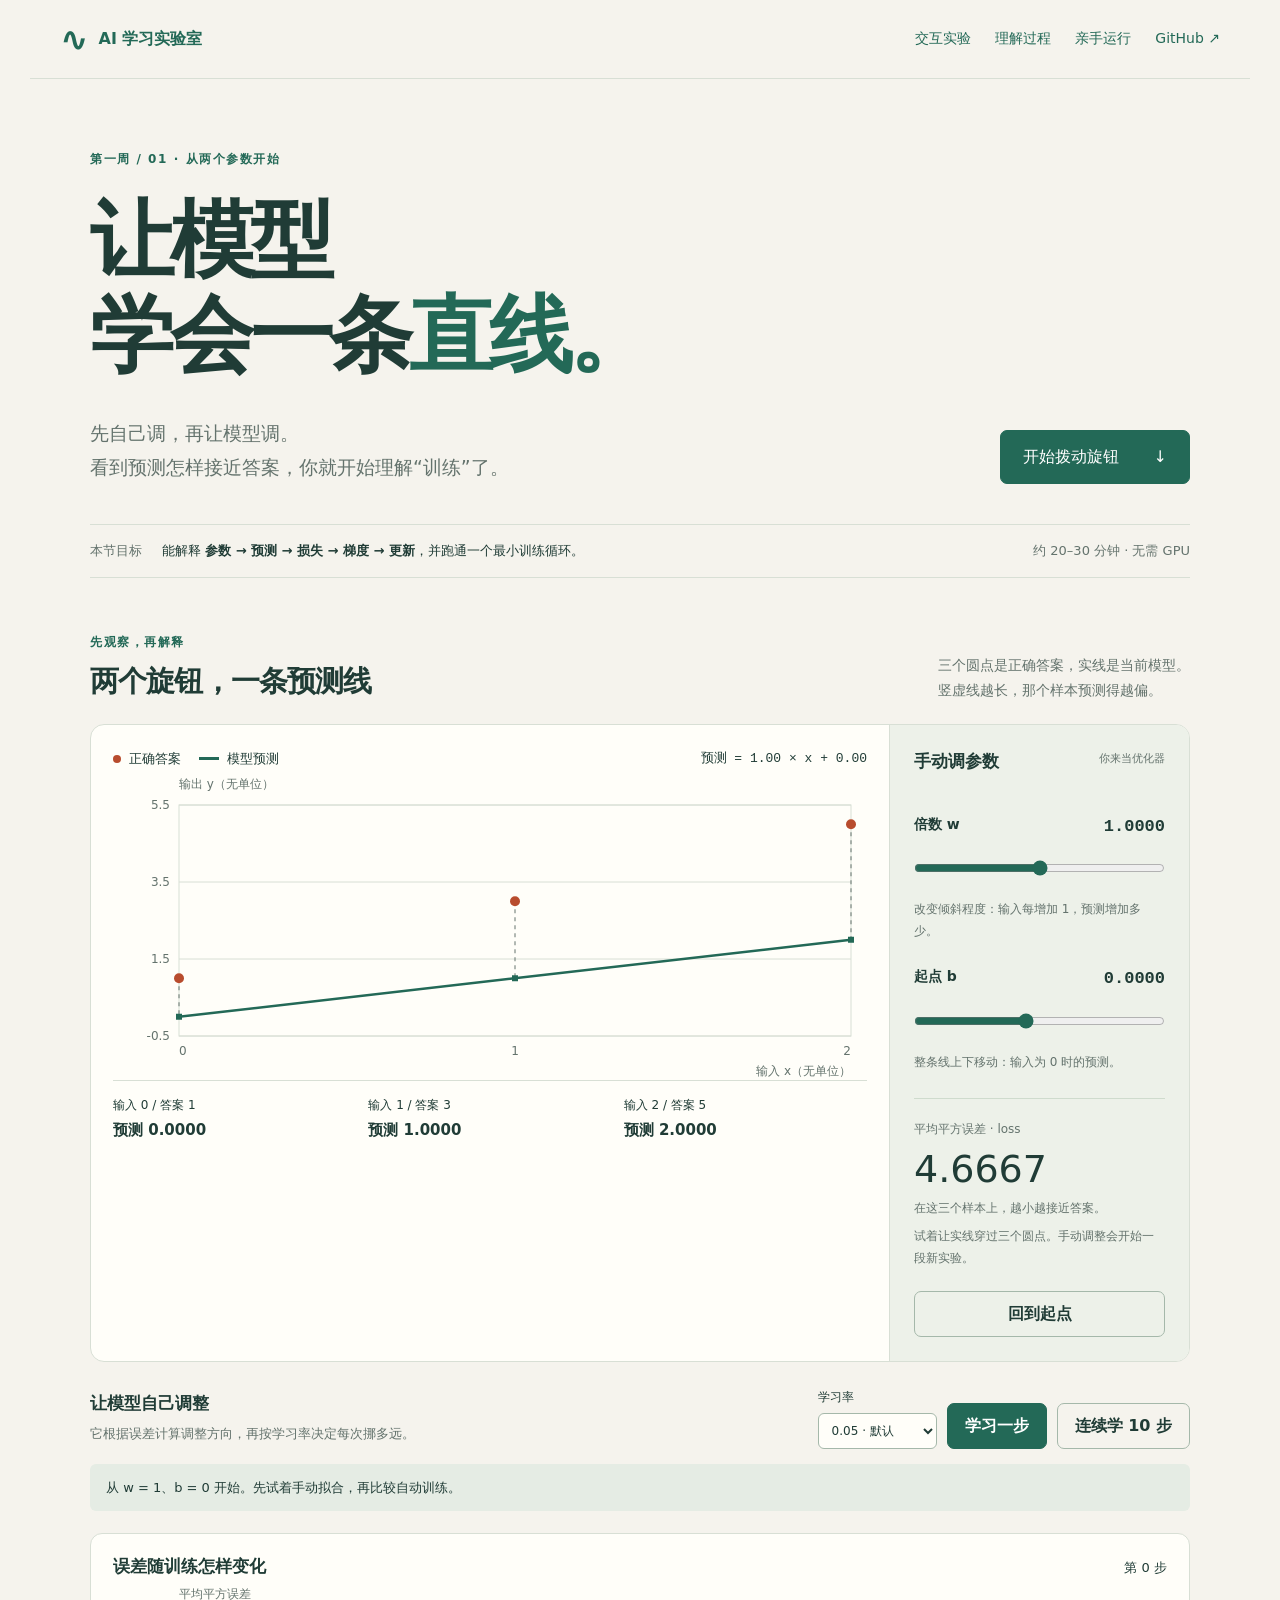
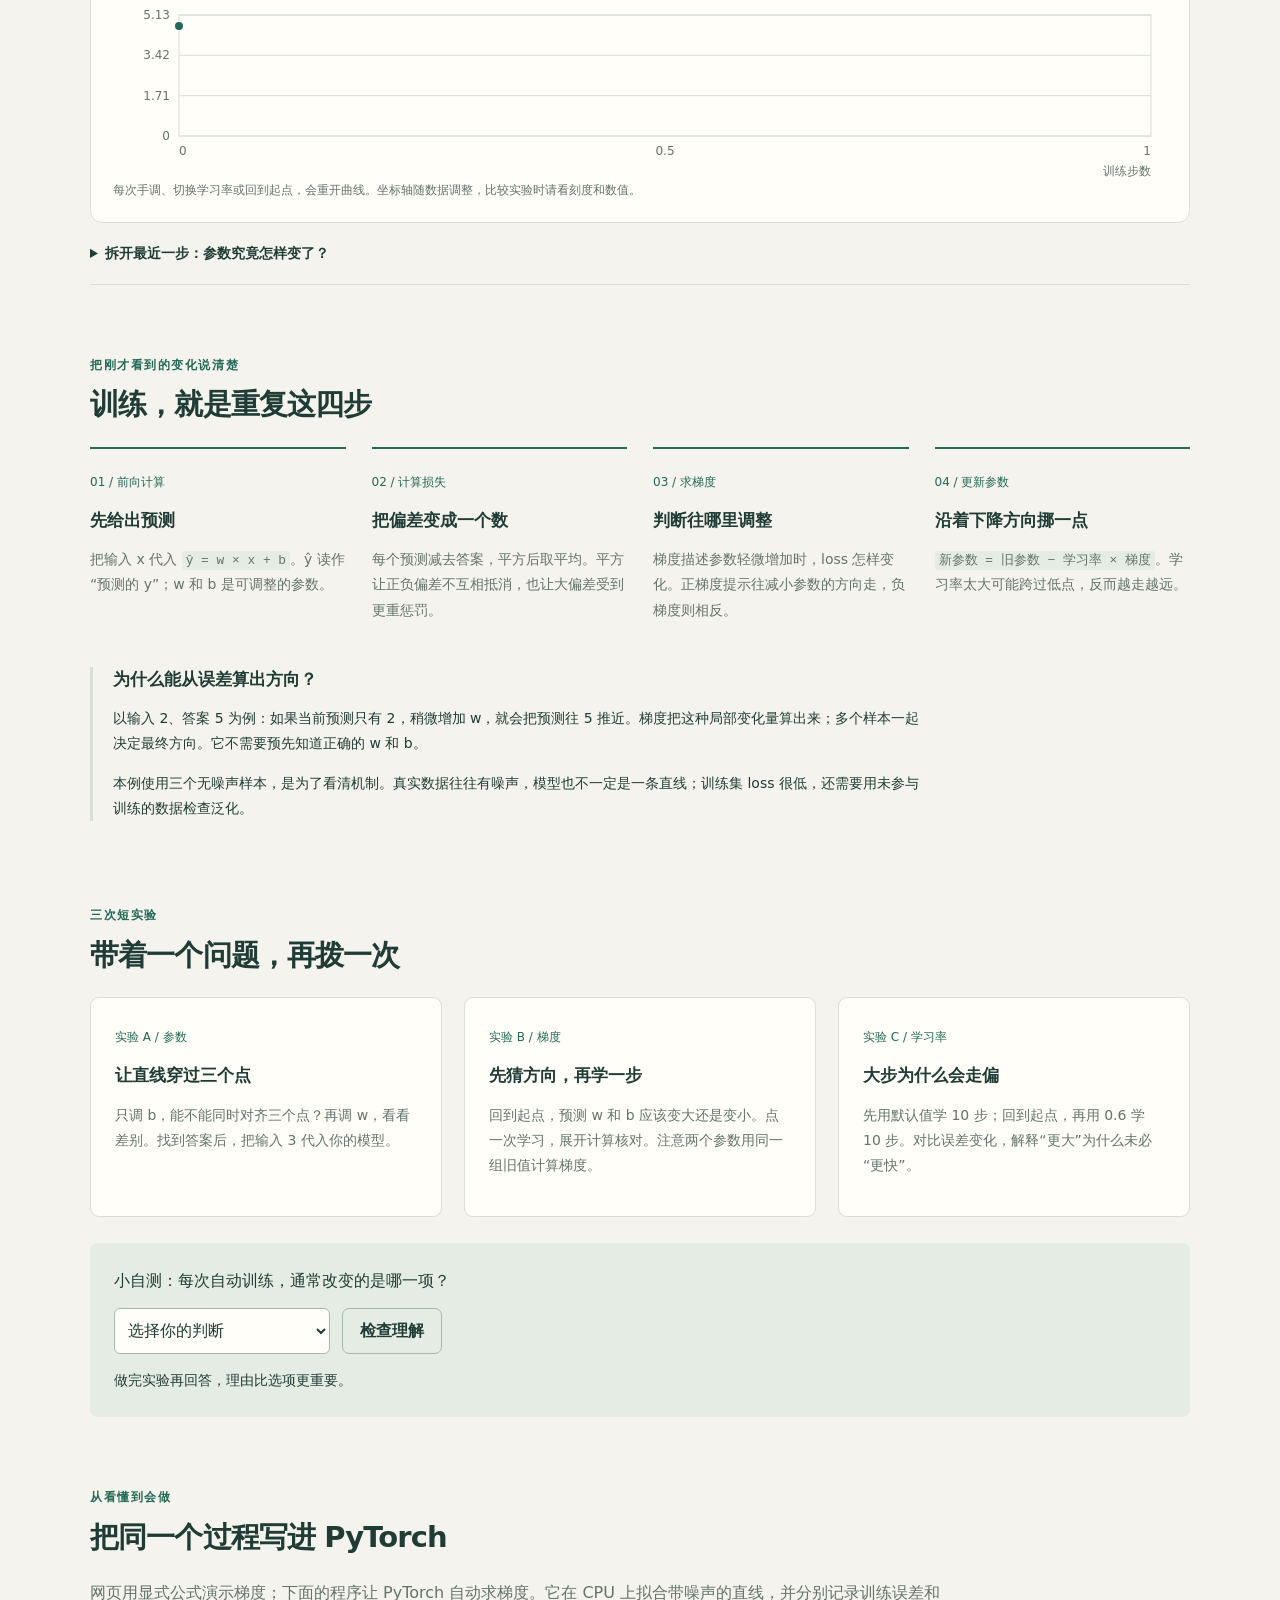
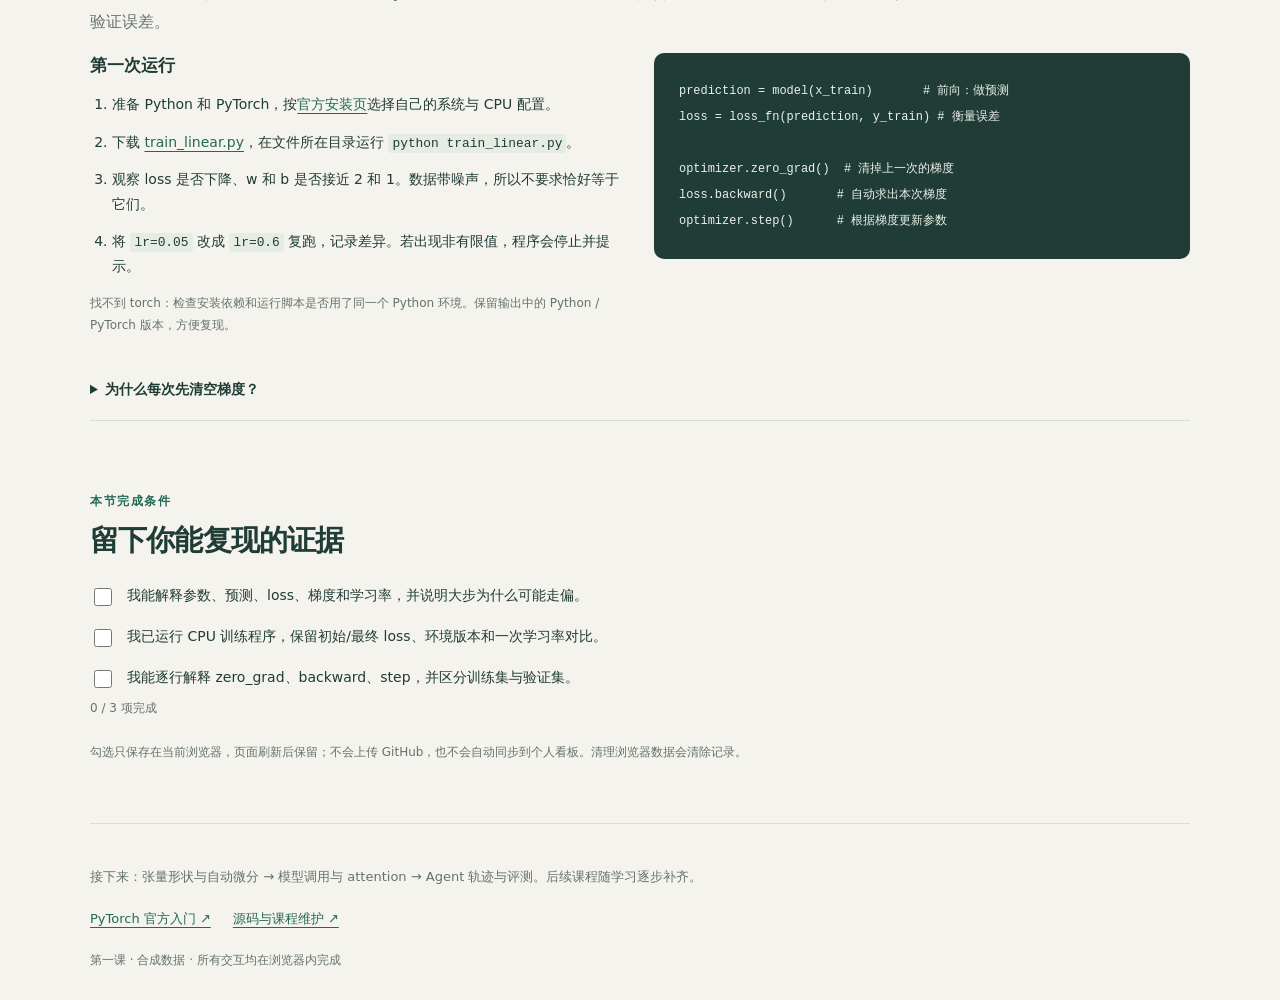
==== site/index.html @ bd0a1bc5 "Build interactive AI learning lab with linear regression lesson" ====
<!doctype html>
<html lang="zh-CN">
<head><meta charset="utf-8"><meta name="viewport" content="width=device-width,initial-scale=1"><meta name="description" content="从拨动两个参数开始，动手理解预测、损失、梯度和学习率。中文 AI 交互学习实验室。"><title>AI 学习实验室 · 让模型学会一条直线</title><link rel="stylesheet" href="style.css"><script src="model.js" defer></script><script src="app.js" defer></script></head>
<body>
<a class="skip" href="#main">跳到课程</a>
<header class="top"><a class="brand" href="./"><span class="brand-mark">∿</span>AI 学习实验室</a><nav aria-label="课程导航"><a href="#lab">交互实验</a><a href="#understand">理解过程</a><a href="#practice">亲手运行</a><a href="https://github.com/cyrilggg/ai-learning-lab" target="_blank" rel="noopener">GitHub ↗</a></nav></header>
<main id="main">
<section class="intro"><div class="eyebrow">第一周 / 01 · 从两个参数开始</div><h1>让模型<br>学会一条<span>直线。</span></h1><div class="intro-bottom"><p>先自己调，再让模型调。<br>看到预测怎样接近答案，你就开始理解“训练”了。</p><a class="primary link-button" href="#lab">开始拨动旋钮 <span>↓</span></a></div></section>
<section class="orientation"><span>本节目标</span><p>能解释 <b>参数 → 预测 → 损失 → 梯度 → 更新</b>，并跑通一个最小训练循环。</p><span>约 20–30 分钟 · 无需 GPU</span></section>
<section id="lab" class="lab-section"><div class="section-top"><div><div class="eyebrow">先观察，再解释</div><h2>两个旋钮，一条预测线</h2></div><p>三个圆点是正确答案，实线是当前模型。<br>竖虚线越长，那个样本预测得越偏。</p></div>
<div class="lab-layout"><div class="plot-panel"><div class="plot-header"><span class="legend"><i class="dot"></i> 正确答案 <i class="line"></i> 模型预测</span><span id="equation" class="mono"></span></div><svg id="prediction-chart" role="img" aria-label="输入和输出坐标图：正确答案与模型预测"></svg><div class="sample-grid" id="sample-grid"></div></div>
<aside class="controls" aria-label="模型参数"><div class="control-head"><h3>手动调参数</h3><span class="tag">你来当优化器</span></div><label for="weight">倍数 w <output id="weight-value" for="weight">1.00</output></label><input id="weight" type="range" min="-3" max="5" step="0.01" value="1"><p class="hint">改变倾斜程度：输入每增加 1，预测增加多少。</p><label for="bias">起点 b <output id="bias-value" for="bias">0.00</output></label><input id="bias" type="range" min="-4" max="5" step="0.01" value="0"><p class="hint">整条线上下移动：输入为 0 时的预测。</p><div class="loss-readout"><span>平均平方误差 · loss</span><strong id="loss-value">4.6667</strong><small>在这三个样本上，越小越接近答案。</small></div><p id="manual-hint" class="hint">试着让实线穿过三个圆点。手动调整会开始一段新实验。</p><button id="reset" class="secondary">回到起点</button></aside></div>
<div class="training-panel"><div><h3>让模型自己调整</h3><p>它根据误差计算调整方向，再按学习率决定每次挪多远。</p></div><div class="training-actions"><label for="rate">学习率 <select id="rate"><option value="0.005">0.005 · 小步</option><option value="0.05" selected>0.05 · 默认</option><option value="0.2">0.2 · 较大</option><option value="0.6">0.6 · 过大实验</option></select></label><button id="step" class="primary">学习一步</button><button id="ten" class="secondary">连续学 10 步</button></div></div>
<div id="status" class="status" role="status" aria-live="polite">从 w = 1、b = 0 开始。先试着手动拟合，再比较自动训练。</div>
<div class="history-panel"><div class="plot-header"><h3>误差随训练怎样变化</h3><span id="step-count">第 0 步</span></div><svg id="loss-chart" role="img" aria-label="横轴训练步数，纵轴平均平方误差"></svg><p class="hint">每次手调、切换学习率或回到起点，会重开曲线。坐标轴随数据调整，比较实验时请看刻度和数值。</p></div>
<details class="calculation" id="calculation"><summary>拆开最近一步：参数究竟怎样变了？</summary><div id="step-detail">先点一次“学习一步”，这里会展示更新前的误差、梯度与新参数。</div></details>
</section>
<section id="understand" class="lesson-section"><div class="eyebrow">把刚才看到的变化说清楚</div><h2>训练，就是重复这四步</h2><div class="process"><article><span>01 / 前向计算</span><h3>先给出预测</h3><p>把输入 x 代入 <code>ŷ = w × x + b</code>。ŷ 读作“预测的 y”；w 和 b 是可调整的参数。</p></article><article><span>02 / 计算损失</span><h3>把偏差变成一个数</h3><p>每个预测减去答案，平方后取平均。平方让正负偏差不互相抵消，也让大偏差受到更重惩罚。</p></article><article><span>03 / 求梯度</span><h3>判断往哪里调整</h3><p>梯度描述参数轻微增加时，loss 怎样变化。正梯度提示往减小参数的方向走，负梯度则相反。</p></article><article><span>04 / 更新参数</span><h3>沿着下降方向挪一点</h3><p><code>新参数 = 旧参数 − 学习率 × 梯度</code>。学习率太大可能跨过低点，反而越走越远。</p></article></div><div class="explanation"><h3>为什么能从误差算出方向？</h3><p>以输入 2、答案 5 为例：如果当前预测只有 2，稍微增加 w，就会把预测往 5 推近。梯度把这种局部变化量算出来；多个样本一起决定最终方向。它不需要预先知道正确的 w 和 b。</p><p>本例使用三个无噪声样本，是为了看清机制。真实数据往往有噪声，模型也不一定是一条直线；训练集 loss 很低，还需要用未参与训练的数据检查泛化。</p></div></section>
<section class="lesson-section" id="challenges"><div class="eyebrow">三次短实验</div><h2>带着一个问题，再拨一次</h2><div class="challenges"><article><span>实验 A / 参数</span><h3>让直线穿过三个点</h3><p>只调 b，能不能同时对齐三个点？再调 w，看看差别。找到答案后，把输入 3 代入你的模型。</p></article><article><span>实验 B / 梯度</span><h3>先猜方向，再学一步</h3><p>回到起点，预测 w 和 b 应该变大还是变小。点一次学习，展开计算核对。注意两个参数用同一组旧值计算梯度。</p></article><article><span>实验 C / 学习率</span><h3>大步为什么会走偏</h3><p>先用默认值学 10 步；回到起点，再用 0.6 学 10 步。对比误差变化，解释“更大”为什么未必“更快”。</p></article></div><div class="quiz"><label for="quiz-answer">小自测：每次自动训练，通常改变的是哪一项？</label><div class="quiz-actions"><select id="quiz-answer"><option value="">选择你的判断</option><option value="data">输入与正确答案</option><option value="parameters">参数 w 和 b</option><option value="both">输入、答案和参数都改变</option></select><button id="check-answer" class="secondary">检查理解</button></div><p id="quiz-feedback" aria-live="polite">做完实验再回答，理由比选项更重要。</p></div></section>
<section class="lesson-section" id="practice"><div class="eyebrow">从看懂到会做</div><h2>把同一个过程写进 PyTorch</h2><p class="section-lead">网页用显式公式演示梯度；下面的程序让 PyTorch 自动求梯度。它在 CPU 上拟合带噪声的直线，并分别记录训练误差和验证误差。</p><div class="code-layout"><div><h3>第一次运行</h3><ol><li>准备 Python 和 PyTorch，按<a href="https://pytorch.org/get-started/locally/" target="_blank" rel="noopener">官方安装页</a>选择自己的系统与 CPU 配置。</li><li>下载 <a href="train_linear.py" download>train_linear.py</a>，在文件所在目录运行 <code>python train_linear.py</code>。</li><li>观察 loss 是否下降、w 和 b 是否接近 2 和 1。数据带噪声，所以不要求恰好等于它们。</li><li>将 <code>lr=0.05</code> 改成 <code>lr=0.6</code> 复跑，记录差异。若出现非有限值，程序会停止并提示。</li></ol><p class="hint">找不到 torch：检查安装依赖和运行脚本是否用了同一个 Python 环境。保留输出中的 Python / PyTorch 版本，方便复现。</p></div><pre aria-label="PyTorch 最小训练循环"><code>prediction = model(x_train)       # 前向：做预测
loss = loss_fn(prediction, y_train) # 衡量误差

optimizer.zero_grad()  # 清掉上一次的梯度
loss.backward()       # 自动求出本次梯度
optimizer.step()      # 根据梯度更新参数</code></pre></div><details class="calculation"><summary>为什么每次先清空梯度？</summary><p>PyTorch 默认把新算出的梯度累加到参数的 <code>.grad</code> 上。本例每次只想用当前批次的梯度，所以先清空。刻意累积多个小批次梯度也是一种训练方法，但需要相应安排更新时机与损失缩放。</p></details></section>
<section class="lesson-section"><div class="eyebrow">本节完成条件</div><h2>留下你能复现的证据</h2><div class="completion"><label><input type="checkbox" data-goal="explain">我能解释参数、预测、loss、梯度和学习率，并说明大步为什么可能走偏。</label><label><input type="checkbox" data-goal="run">我已运行 CPU 训练程序，保留初始/最终 loss、环境版本和一次学习率对比。</label><label><input type="checkbox" data-goal="loop">我能逐行解释 zero_grad、backward、step，并区分训练集与验证集。</label></div><p id="progress-status" class="hint" role="status"></p><p class="hint">勾选只保存在当前浏览器，页面刷新后保留；不会上传 GitHub，也不会自动同步到个人看板。清理浏览器数据会清除记录。</p></section>
<footer><p>接下来：张量形状与自动微分 → 模型调用与 attention → Agent 轨迹与评测。后续课程随学习逐步补齐。</p><div><a href="https://docs.pytorch.org/tutorials/beginner/basics/intro.html" target="_blank" rel="noopener">PyTorch 官方入门 ↗</a><a href="https://github.com/cyrilggg/ai-learning-lab" target="_blank" rel="noopener">源码与课程维护 ↗</a></div><small>第一课 · 合成数据 · 所有交互均在浏览器内完成</small></footer>
</main></body></html>
---- site/style.css ----
:root{--bg:#f5f3ed;--paper:#fffef9;--ink:#203c36;--muted:#64736d;--edge:#d8dfd5;--green:#236957;--orange:#b84c2e;--soft:#e5ece4;--sans:'Segoe UI','Microsoft YaHei',system-ui,sans-serif}*{box-sizing:border-box}html{scroll-behavior:smooth;scroll-padding-top:24px}body{margin:0;background:var(--bg);color:var(--ink);font:16px/1.8 var(--sans)}a{color:var(--green);text-underline-offset:4px}button,input,select{font:inherit}button,select{cursor:pointer}button,a,input,select{touch-action:manipulation}button{border-radius:7px;padding:10px 17px;line-height:1.5;font-weight:600}button:disabled{opacity:.5;cursor:not-allowed}.primary{background:var(--green);color:white;border:1px solid var(--green)}.secondary{background:transparent;color:var(--ink);border:1px solid #a5b8aa}.primary:hover{background:#184f41}.secondary:hover{background:var(--soft)}:focus-visible{outline:3px solid var(--orange);outline-offset:4px}.skip{position:absolute;top:-80px;left:20px;z-index:10;background:var(--paper);padding:10px}.skip:focus{top:0}.top{max-width:1220px;margin:auto;display:flex;align-items:center;justify-content:space-between;padding:22px 30px;border-bottom:1px solid var(--edge);gap:18px}.brand{display:flex;align-items:center;gap:10px;text-decoration:none;font-weight:700;white-space:nowrap}.brand-mark{font-size:34px;line-height:1}.top nav{display:flex;gap:24px;flex-wrap:wrap;font-size:14px}.top nav a{text-decoration:none}main{max-width:1160px;margin:auto;padding:0 30px}.intro{padding:70px 0 40px}.eyebrow{font-size:12px;letter-spacing:.13em;text-transform:uppercase;color:var(--green);font-weight:700}h1{font-size:clamp(46px,7vw,84px);line-height:1.14;letter-spacing:-.05em;font-weight:650;margin:22px 0 32px}h1 span{color:var(--green)}.intro-bottom{display:flex;justify-content:space-between;align-items:end;gap:20px}.intro-bottom p{font-size:19px;color:var(--muted);margin:0}.link-button{padding:12px 22px;text-decoration:none;border-radius:7px;white-space:nowrap}.link-button span{margin-left:30px}.orientation{display:flex;gap:20px;align-items:center;border-top:1px solid var(--edge);border-bottom:1px solid var(--edge);padding:14px 0;font-size:13px}.orientation>span{color:var(--muted)}.orientation p{flex:1;margin:0}h2{font-size:29px;line-height:1.4;margin:8px 0 22px;letter-spacing:-.03em}h3{font-size:17px;line-height:1.5;margin:0 0 12px}.lab-section{padding-top:54px}.section-top{display:flex;justify-content:space-between;align-items:center;gap:22px}.section-top p{color:var(--muted);font-size:14px}.lab-layout{display:grid;grid-template-columns:minmax(0,1fr) 300px;border:1px solid var(--edge);border-radius:14px;overflow:hidden;background:var(--paper)}.plot-panel{padding:22px;min-width:0}.plot-header{display:flex;justify-content:space-between;gap:16px;align-items:center;flex-wrap:wrap;font-size:13px}.plot-header h3{margin:0}.legend{display:flex;gap:8px;align-items:center;flex-wrap:wrap}.dot{width:8px;height:8px;background:var(--orange);border-radius:50%;display:inline-block}.line{height:3px;width:20px;background:var(--green);display:inline-block;margin-left:10px}.mono,output{font-variant-numeric:tabular-nums;font-family:Consolas,monospace}svg{display:block;width:100%;overflow:visible}svg text{fill:var(--muted);font:12px var(--sans)}.sample-grid{display:grid;grid-template-columns:repeat(3,1fr);border-top:1px solid var(--edge);padding-top:14px;gap:12px;font-size:12px}.sample-grid b{display:block;font-size:15px;font-weight:600}.controls{background:#edf1e9;padding:24px;border-left:1px solid var(--edge)}.control-head{display:flex;justify-content:space-between;gap:10px;flex-wrap:wrap;margin-bottom:25px}.tag{font-size:11px;color:var(--muted)}.controls label{display:flex;justify-content:space-between;font-size:14px;font-weight:600}.controls output{font-size:17px}.controls input{width:100%;accent-color:var(--green);margin:12px 0 0;min-height:28px}.hint{font-size:12px;color:var(--muted);margin:7px 0 22px}.loss-readout{border-top:1px solid #cfdbcd;margin-top:25px;padding-top:20px;display:flex;flex-direction:column}.loss-readout span,.loss-readout small{font-size:12px;color:var(--muted)}.loss-readout strong{font-size:38px;font-weight:500;font-variant-numeric:tabular-nums;line-height:1.5;overflow-wrap:anywhere}.controls button{width:100%}.training-panel{display:flex;justify-content:space-between;align-items:center;gap:18px;padding:25px 0 15px}.training-panel p{font-size:13px;color:var(--muted);margin:0}.training-panel h3{margin-bottom:5px}.training-actions{display:flex;align-items:end;gap:10px;flex-wrap:wrap}.training-actions label{font-size:12px;display:flex;flex-direction:column;gap:4px}select{background:var(--paper);color:var(--ink);border:1px solid #a5b8aa;border-radius:6px;padding:9px;max-width:100%}.status{font-size:13px;padding:12px 16px;background:var(--soft);border-radius:6px;margin-bottom:22px}.history-panel{padding:20px 22px;background:var(--paper);border:1px solid var(--edge);border-radius:12px}.history-panel .hint{margin:0}.calculation{border-bottom:1px solid var(--edge);padding:18px 0;font-size:14px}.calculation summary{cursor:pointer;font-weight:600}.calculation p{overflow-wrap:anywhere}.calculation code{white-space:normal}.lesson-section{padding-top:70px}.process{display:grid;grid-template-columns:repeat(4,1fr);gap:26px}.process article{border-top:2px solid var(--green);padding-top:18px}.process article>span,.challenges article>span{font-size:12px;color:var(--green)}.process h3,.challenges h3{margin:12px 0}.process p,.challenges p{font-size:14px;color:var(--muted)}code{font-family:Consolas,monospace;font-size:.92em;background:var(--soft);padding:2px 4px;border-radius:3px;overflow-wrap:anywhere}.explanation{max-width:830px;margin:30px 0 0;padding-left:20px;border-left:3px solid var(--edge);font-size:14px}.challenges{display:grid;grid-template-columns:repeat(3,1fr);gap:22px}.challenges article{background:var(--paper);padding:24px;border:1px solid var(--edge);border-radius:9px}.quiz{margin-top:26px;padding:24px;background:var(--soft);border-radius:8px}.quiz-actions{display:flex;gap:12px;margin-top:12px;flex-wrap:wrap}.quiz p{font-size:14px;margin-bottom:0}.section-lead{max-width:850px;color:var(--muted)}.code-layout{display:grid;grid-template-columns:1fr 1fr;gap:28px}.code-layout ol{font-size:14px;padding-left:22px}.code-layout li{margin-bottom:12px}pre{margin:0;padding:25px;background:#203c36;color:#edf1e9;border-radius:10px;align-self:start;overflow-x:auto;font:13px/2 Consolas,monospace}pre code{background:none;padding:0;white-space:pre;overflow-wrap:normal}.completion{display:grid;gap:15px}.completion label{display:flex;align-items:start;gap:12px;font-size:14px}.completion input{width:18px;height:18px;accent-color:var(--green);margin-top:5px;flex:none}footer{margin-top:60px;padding:28px 0;border-top:1px solid var(--edge);font-size:13px;color:var(--muted)}footer div{display:flex;gap:22px;flex-wrap:wrap;margin:18px 0}footer small{font-size:12px}@media(max-width:900px){.lab-layout{grid-template-columns:minmax(0,1fr) 260px}.training-panel{align-items:start;flex-direction:column}.process{grid-template-columns:repeat(2,1fr)}.code-layout{grid-template-columns:1fr}.section-top{align-items:start;flex-direction:column;gap:0}}@media(max-width:650px){.top{padding:18px 20px;align-items:start;flex-direction:column}.top nav{gap:18px;font-size:12px}main{padding:0 20px}.intro{padding-top:40px}.intro-bottom{align-items:start;flex-direction:column}.intro-bottom p{font-size:16px}.orientation{align-items:start;flex-direction:column;gap:6px}.lab-layout{grid-template-columns:1fr}.plot-panel{padding:14px}.controls{border-left:0;border-top:1px solid var(--edge)}.controls .hint{margin-bottom:18px}.control-head{margin-bottom:15px}.section-top p br{display:none}.challenges,.process{grid-template-columns:1fr}.lesson-section{padding-top:46px}.history-panel{padding:15px}.training-actions{width:100%}.training-actions label{width:100%}.training-actions select{width:100%}h2{font-size:25px}.sample-grid{gap:8px}.sample-grid b{font-size:13px}.quiz{padding:18px}.quiz-actions select{width:100%}pre{font-size:11px;padding:14px}}@media(prefers-reduced-motion:reduce){html{scroll-behavior:auto}}
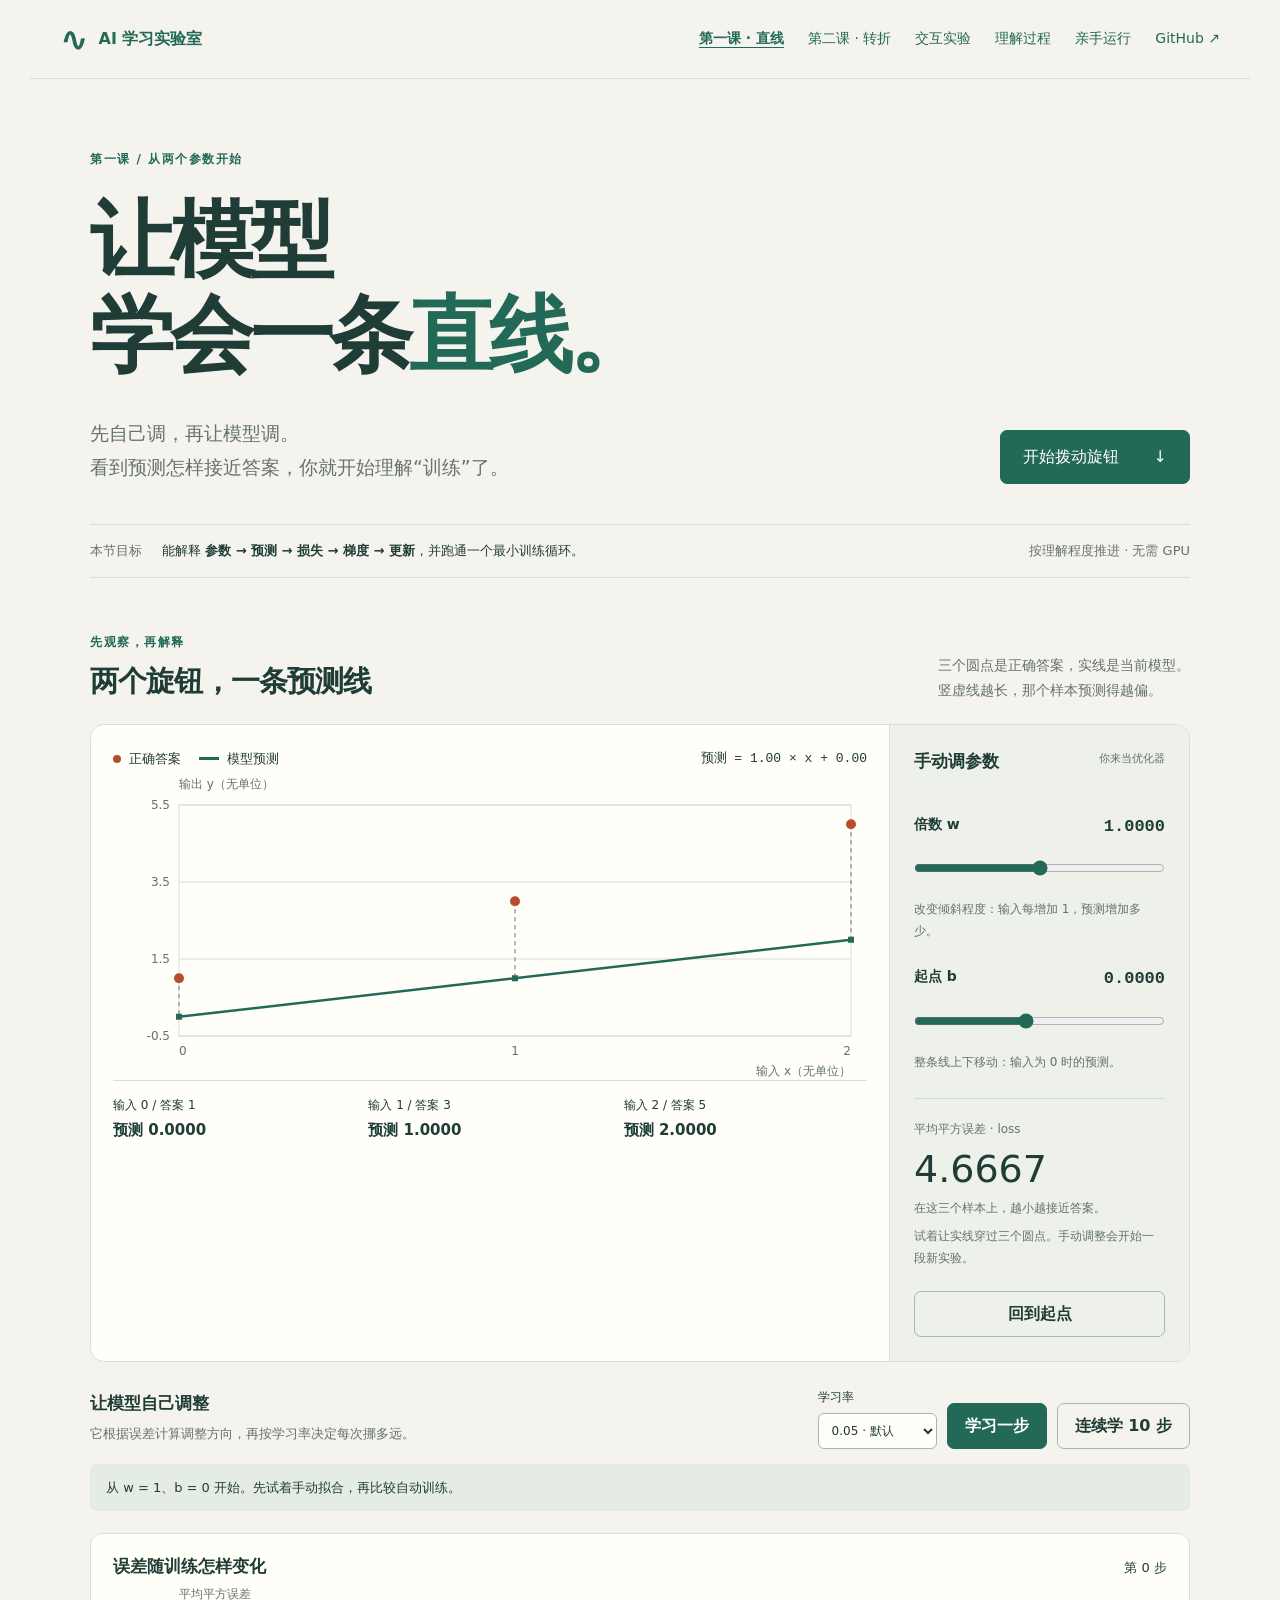
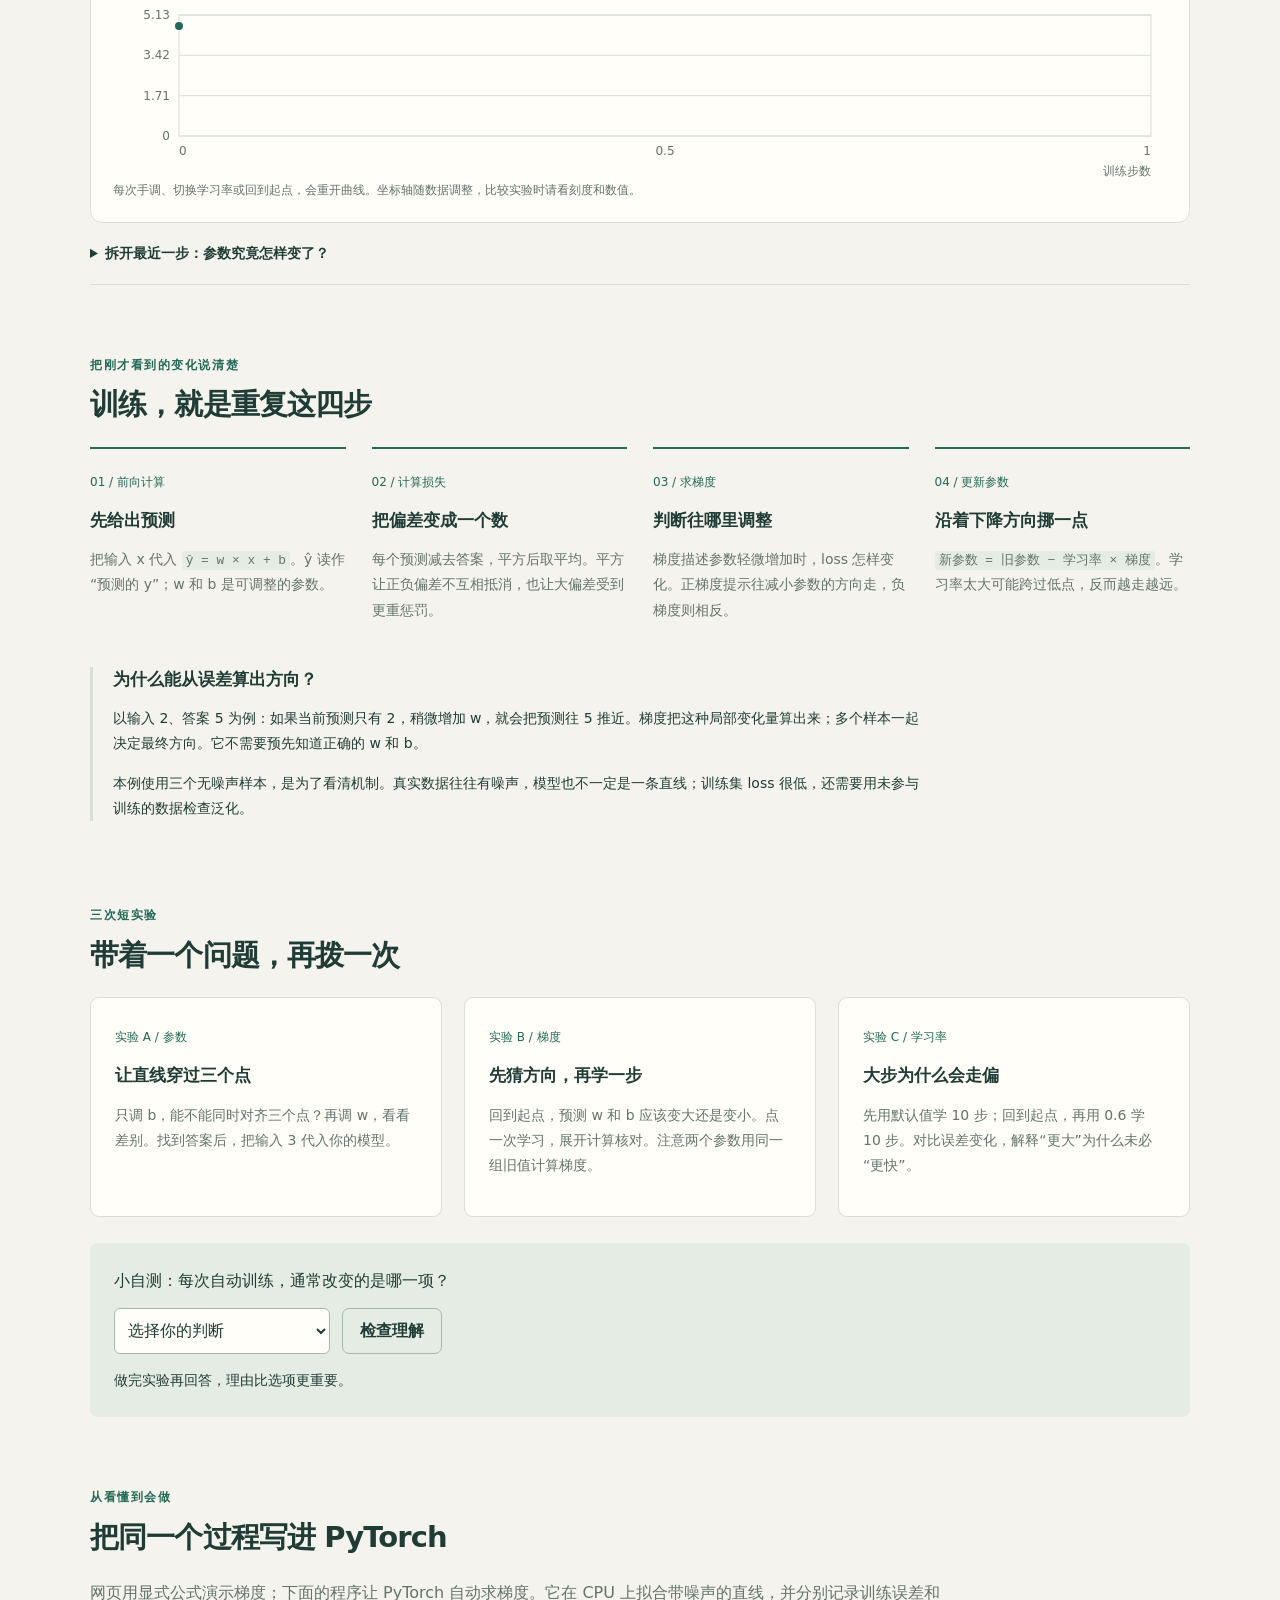
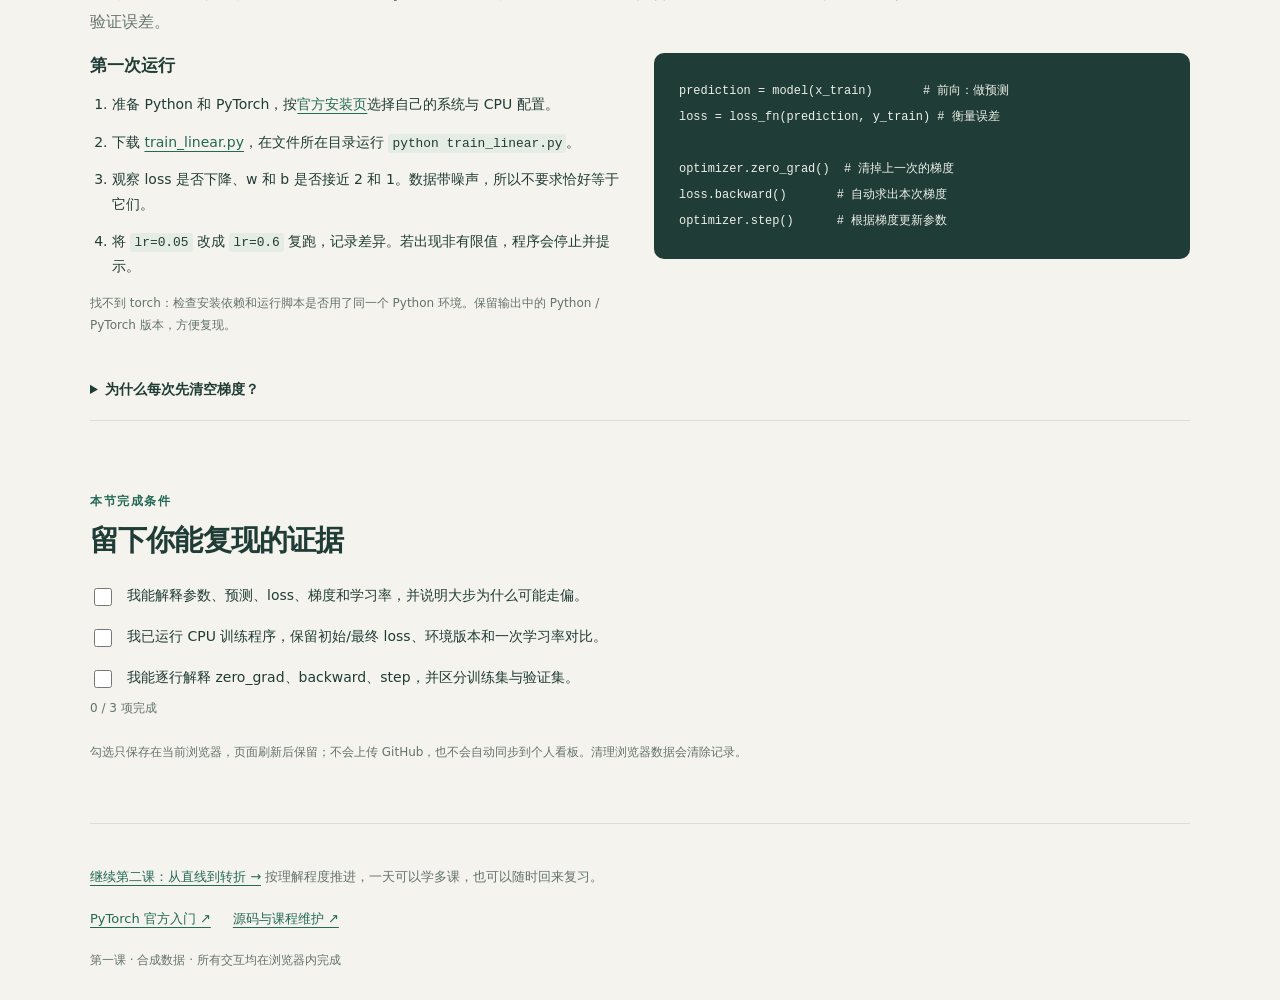
==== commit 7bc571f6: "Add interactive ReLU lesson and lesson-based navigation" ====
--- a/site/index.html
+++ b/site/index.html
@@ -3,10 +3,10 @@
 <head><meta charset="utf-8"><meta name="viewport" content="width=device-width,initial-scale=1"><meta name="description" content="从拨动两个参数开始，动手理解预测、损失、梯度和学习率。中文 AI 交互学习实验室。"><title>AI 学习实验室 · 让模型学会一条直线</title><link rel="stylesheet" href="style.css"><script src="model.js" defer></script><script src="app.js" defer></script></head>
 <body>
 <a class="skip" href="#main">跳到课程</a>
-<header class="top"><a class="brand" href="./"><span class="brand-mark">∿</span>AI 学习实验室</a><nav aria-label="课程导航"><a href="#lab">交互实验</a><a href="#understand">理解过程</a><a href="#practice">亲手运行</a><a href="https://github.com/cyrilggg/ai-learning-lab" target="_blank" rel="noopener">GitHub ↗</a></nav></header>
+<header class="top"><a class="brand" href="./"><span class="brand-mark">∿</span>AI 学习实验室</a><nav aria-label="课程导航"><a href="index.html" aria-current="page">第一课 · 直线</a><a href="lesson-02.html">第二课 · 转折</a><a href="#lab">交互实验</a><a href="#understand">理解过程</a><a href="#practice">亲手运行</a><a href="https://github.com/cyrilggg/ai-learning-lab" target="_blank" rel="noopener">GitHub ↗</a></nav></header>
 <main id="main">
-<section class="intro"><div class="eyebrow">第一周 / 01 · 从两个参数开始</div><h1>让模型<br>学会一条<span>直线。</span></h1><div class="intro-bottom"><p>先自己调，再让模型调。<br>看到预测怎样接近答案，你就开始理解“训练”了。</p><a class="primary link-button" href="#lab">开始拨动旋钮 <span>↓</span></a></div></section>
-<section class="orientation"><span>本节目标</span><p>能解释 <b>参数 → 预测 → 损失 → 梯度 → 更新</b>，并跑通一个最小训练循环。</p><span>约 20–30 分钟 · 无需 GPU</span></section>
+<section class="intro"><div class="eyebrow">第一课 / 从两个参数开始</div><h1>让模型<br>学会一条<span>直线。</span></h1><div class="intro-bottom"><p>先自己调，再让模型调。<br>看到预测怎样接近答案，你就开始理解“训练”了。</p><a class="primary link-button" href="#lab">开始拨动旋钮 <span>↓</span></a></div></section>
+<section class="orientation"><span>本节目标</span><p>能解释 <b>参数 → 预测 → 损失 → 梯度 → 更新</b>，并跑通一个最小训练循环。</p><span>按理解程度推进 · 无需 GPU</span></section>
 <section id="lab" class="lab-section"><div class="section-top"><div><div class="eyebrow">先观察，再解释</div><h2>两个旋钮，一条预测线</h2></div><p>三个圆点是正确答案，实线是当前模型。<br>竖虚线越长，那个样本预测得越偏。</p></div>
 <div class="lab-layout"><div class="plot-panel"><div class="plot-header"><span class="legend"><i class="dot"></i> 正确答案 <i class="line"></i> 模型预测</span><span id="equation" class="mono"></span></div><svg id="prediction-chart" role="img" aria-label="输入和输出坐标图：正确答案与模型预测"></svg><div class="sample-grid" id="sample-grid"></div></div>
 <aside class="controls" aria-label="模型参数"><div class="control-head"><h3>手动调参数</h3><span class="tag">你来当优化器</span></div><label for="weight">倍数 w <output id="weight-value" for="weight">1.00</output></label><input id="weight" type="range" min="-3" max="5" step="0.01" value="1"><p class="hint">改变倾斜程度：输入每增加 1，预测增加多少。</p><label for="bias">起点 b <output id="bias-value" for="bias">0.00</output></label><input id="bias" type="range" min="-4" max="5" step="0.01" value="0"><p class="hint">整条线上下移动：输入为 0 时的预测。</p><div class="loss-readout"><span>平均平方误差 · loss</span><strong id="loss-value">4.6667</strong><small>在这三个样本上，越小越接近答案。</small></div><p id="manual-hint" class="hint">试着让实线穿过三个圆点。手动调整会开始一段新实验。</p><button id="reset" class="secondary">回到起点</button></aside></div>
@@ -24,5 +24,5 @@
 loss.backward()       # 自动求出本次梯度
 optimizer.step()      # 根据梯度更新参数</code></pre></div><details class="calculation"><summary>为什么每次先清空梯度？</summary><p>PyTorch 默认把新算出的梯度累加到参数的 <code>.grad</code> 上。本例每次只想用当前批次的梯度，所以先清空。刻意累积多个小批次梯度也是一种训练方法，但需要相应安排更新时机与损失缩放。</p></details></section>
 <section class="lesson-section"><div class="eyebrow">本节完成条件</div><h2>留下你能复现的证据</h2><div class="completion"><label><input type="checkbox" data-goal="explain">我能解释参数、预测、loss、梯度和学习率，并说明大步为什么可能走偏。</label><label><input type="checkbox" data-goal="run">我已运行 CPU 训练程序，保留初始/最终 loss、环境版本和一次学习率对比。</label><label><input type="checkbox" data-goal="loop">我能逐行解释 zero_grad、backward、step，并区分训练集与验证集。</label></div><p id="progress-status" class="hint" role="status"></p><p class="hint">勾选只保存在当前浏览器，页面刷新后保留；不会上传 GitHub，也不会自动同步到个人看板。清理浏览器数据会清除记录。</p></section>
-<footer><p>接下来：张量形状与自动微分 → 模型调用与 attention → Agent 轨迹与评测。后续课程随学习逐步补齐。</p><div><a href="https://docs.pytorch.org/tutorials/beginner/basics/intro.html" target="_blank" rel="noopener">PyTorch 官方入门 ↗</a><a href="https://github.com/cyrilggg/ai-learning-lab" target="_blank" rel="noopener">源码与课程维护 ↗</a></div><small>第一课 · 合成数据 · 所有交互均在浏览器内完成</small></footer>
+<footer><p><a href="lesson-02.html">继续第二课：从直线到转折 →</a> 按理解程度推进，一天可以学多课，也可以随时回来复习。</p><div><a href="https://docs.pytorch.org/tutorials/beginner/basics/intro.html" target="_blank" rel="noopener">PyTorch 官方入门 ↗</a><a href="https://github.com/cyrilggg/ai-learning-lab" target="_blank" rel="noopener">源码与课程维护 ↗</a></div><small>第一课 · 合成数据 · 所有交互均在浏览器内完成</small></footer>
 </main></body></html>
--- a/site/style.css
+++ b/site/style.css
@@ -1 +1,3 @@
 :root{--bg:#f5f3ed;--paper:#fffef9;--ink:#203c36;--muted:#64736d;--edge:#d8dfd5;--green:#236957;--orange:#b84c2e;--soft:#e5ece4;--sans:'Segoe UI','Microsoft YaHei',system-ui,sans-serif}*{box-sizing:border-box}html{scroll-behavior:smooth;scroll-padding-top:24px}body{margin:0;background:var(--bg);color:var(--ink);font:16px/1.8 var(--sans)}a{color:var(--green);text-underline-offset:4px}button,input,select{font:inherit}button,select{cursor:pointer}button,a,input,select{touch-action:manipulation}button{border-radius:7px;padding:10px 17px;line-height:1.5;font-weight:600}button:disabled{opacity:.5;cursor:not-allowed}.primary{background:var(--green);color:white;border:1px solid var(--green)}.secondary{background:transparent;color:var(--ink);border:1px solid #a5b8aa}.primary:hover{background:#184f41}.secondary:hover{background:var(--soft)}:focus-visible{outline:3px solid var(--orange);outline-offset:4px}.skip{position:absolute;top:-80px;left:20px;z-index:10;background:var(--paper);padding:10px}.skip:focus{top:0}.top{max-width:1220px;margin:auto;display:flex;align-items:center;justify-content:space-between;padding:22px 30px;border-bottom:1px solid var(--edge);gap:18px}.brand{display:flex;align-items:center;gap:10px;text-decoration:none;font-weight:700;white-space:nowrap}.brand-mark{font-size:34px;line-height:1}.top nav{display:flex;gap:24px;flex-wrap:wrap;font-size:14px}.top nav a{text-decoration:none}main{max-width:1160px;margin:auto;padding:0 30px}.intro{padding:70px 0 40px}.eyebrow{font-size:12px;letter-spacing:.13em;text-transform:uppercase;color:var(--green);font-weight:700}h1{font-size:clamp(46px,7vw,84px);line-height:1.14;letter-spacing:-.05em;font-weight:650;margin:22px 0 32px}h1 span{color:var(--green)}.intro-bottom{display:flex;justify-content:space-between;align-items:end;gap:20px}.intro-bottom p{font-size:19px;color:var(--muted);margin:0}.link-button{padding:12px 22px;text-decoration:none;border-radius:7px;white-space:nowrap}.link-button span{margin-left:30px}.orientation{display:flex;gap:20px;align-items:center;border-top:1px solid var(--edge);border-bottom:1px solid var(--edge);padding:14px 0;font-size:13px}.orientation>span{color:var(--muted)}.orientation p{flex:1;margin:0}h2{font-size:29px;line-height:1.4;margin:8px 0 22px;letter-spacing:-.03em}h3{font-size:17px;line-height:1.5;margin:0 0 12px}.lab-section{padding-top:54px}.section-top{display:flex;justify-content:space-between;align-items:center;gap:22px}.section-top p{color:var(--muted);font-size:14px}.lab-layout{display:grid;grid-template-columns:minmax(0,1fr) 300px;border:1px solid var(--edge);border-radius:14px;overflow:hidden;background:var(--paper)}.plot-panel{padding:22px;min-width:0}.plot-header{display:flex;justify-content:space-between;gap:16px;align-items:center;flex-wrap:wrap;font-size:13px}.plot-header h3{margin:0}.legend{display:flex;gap:8px;align-items:center;flex-wrap:wrap}.dot{width:8px;height:8px;background:var(--orange);border-radius:50%;display:inline-block}.line{height:3px;width:20px;background:var(--green);display:inline-block;margin-left:10px}.mono,output{font-variant-numeric:tabular-nums;font-family:Consolas,monospace}svg{display:block;width:100%;overflow:visible}svg text{fill:var(--muted);font:12px var(--sans)}.sample-grid{display:grid;grid-template-columns:repeat(3,1fr);border-top:1px solid var(--edge);padding-top:14px;gap:12px;font-size:12px}.sample-grid b{display:block;font-size:15px;font-weight:600}.controls{background:#edf1e9;padding:24px;border-left:1px solid var(--edge)}.control-head{display:flex;justify-content:space-between;gap:10px;flex-wrap:wrap;margin-bottom:25px}.tag{font-size:11px;color:var(--muted)}.controls label{display:flex;justify-content:space-between;font-size:14px;font-weight:600}.controls output{font-size:17px}.controls input{width:100%;accent-color:var(--green);margin:12px 0 0;min-height:28px}.hint{font-size:12px;color:var(--muted);margin:7px 0 22px}.loss-readout{border-top:1px solid #cfdbcd;margin-top:25px;padding-top:20px;display:flex;flex-direction:column}.loss-readout span,.loss-readout small{font-size:12px;color:var(--muted)}.loss-readout strong{font-size:38px;font-weight:500;font-variant-numeric:tabular-nums;line-height:1.5;overflow-wrap:anywhere}.controls button{width:100%}.training-panel{display:flex;justify-content:space-between;align-items:center;gap:18px;padding:25px 0 15px}.training-panel p{font-size:13px;color:var(--muted);margin:0}.training-panel h3{margin-bottom:5px}.training-actions{display:flex;align-items:end;gap:10px;flex-wrap:wrap}.training-actions label{font-size:12px;display:flex;flex-direction:column;gap:4px}select{background:var(--paper);color:var(--ink);border:1px solid #a5b8aa;border-radius:6px;padding:9px;max-width:100%}.status{font-size:13px;padding:12px 16px;background:var(--soft);border-radius:6px;margin-bottom:22px}.history-panel{padding:20px 22px;background:var(--paper);border:1px solid var(--edge);border-radius:12px}.history-panel .hint{margin:0}.calculation{border-bottom:1px solid var(--edge);padding:18px 0;font-size:14px}.calculation summary{cursor:pointer;font-weight:600}.calculation p{overflow-wrap:anywhere}.calculation code{white-space:normal}.lesson-section{padding-top:70px}.process{display:grid;grid-template-columns:repeat(4,1fr);gap:26px}.process article{border-top:2px solid var(--green);padding-top:18px}.process article>span,.challenges article>span{font-size:12px;color:var(--green)}.process h3,.challenges h3{margin:12px 0}.process p,.challenges p{font-size:14px;color:var(--muted)}code{font-family:Consolas,monospace;font-size:.92em;background:var(--soft);padding:2px 4px;border-radius:3px;overflow-wrap:anywhere}.explanation{max-width:830px;margin:30px 0 0;padding-left:20px;border-left:3px solid var(--edge);font-size:14px}.challenges{display:grid;grid-template-columns:repeat(3,1fr);gap:22px}.challenges article{background:var(--paper);padding:24px;border:1px solid var(--edge);border-radius:9px}.quiz{margin-top:26px;padding:24px;background:var(--soft);border-radius:8px}.quiz-actions{display:flex;gap:12px;margin-top:12px;flex-wrap:wrap}.quiz p{font-size:14px;margin-bottom:0}.section-lead{max-width:850px;color:var(--muted)}.code-layout{display:grid;grid-template-columns:1fr 1fr;gap:28px}.code-layout ol{font-size:14px;padding-left:22px}.code-layout li{margin-bottom:12px}pre{margin:0;padding:25px;background:#203c36;color:#edf1e9;border-radius:10px;align-self:start;overflow-x:auto;font:13px/2 Consolas,monospace}pre code{background:none;padding:0;white-space:pre;overflow-wrap:normal}.completion{display:grid;gap:15px}.completion label{display:flex;align-items:start;gap:12px;font-size:14px}.completion input{width:18px;height:18px;accent-color:var(--green);margin-top:5px;flex:none}footer{margin-top:60px;padding:28px 0;border-top:1px solid var(--edge);font-size:13px;color:var(--muted)}footer div{display:flex;gap:22px;flex-wrap:wrap;margin:18px 0}footer small{font-size:12px}@media(max-width:900px){.lab-layout{grid-template-columns:minmax(0,1fr) 260px}.training-panel{align-items:start;flex-direction:column}.process{grid-template-columns:repeat(2,1fr)}.code-layout{grid-template-columns:1fr}.section-top{align-items:start;flex-direction:column;gap:0}}@media(max-width:650px){.top{padding:18px 20px;align-items:start;flex-direction:column}.top nav{gap:18px;font-size:12px}main{padding:0 20px}.intro{padding-top:40px}.intro-bottom{align-items:start;flex-direction:column}.intro-bottom p{font-size:16px}.orientation{align-items:start;flex-direction:column;gap:6px}.lab-layout{grid-template-columns:1fr}.plot-panel{padding:14px}.controls{border-left:0;border-top:1px solid var(--edge)}.controls .hint{margin-bottom:18px}.control-head{margin-bottom:15px}.section-top p br{display:none}.challenges,.process{grid-template-columns:1fr}.lesson-section{padding-top:46px}.history-panel{padding:15px}.training-actions{width:100%}.training-actions label{width:100%}.training-actions select{width:100%}h2{font-size:25px}.sample-grid{gap:8px}.sample-grid b{font-size:13px}.quiz{padding:18px}.quiz-actions select{width:100%}pre{font-size:11px;padding:14px}}@media(prefers-reduced-motion:reduce){html{scroll-behavior:auto}}
+
+.top nav a[aria-current=page]{font-weight:700;text-decoration:underline}.controls button+button{margin-top:12px}details summary{cursor:pointer}#clip-readout{margin-top:18px}#parts-chart{margin-bottom:12px}
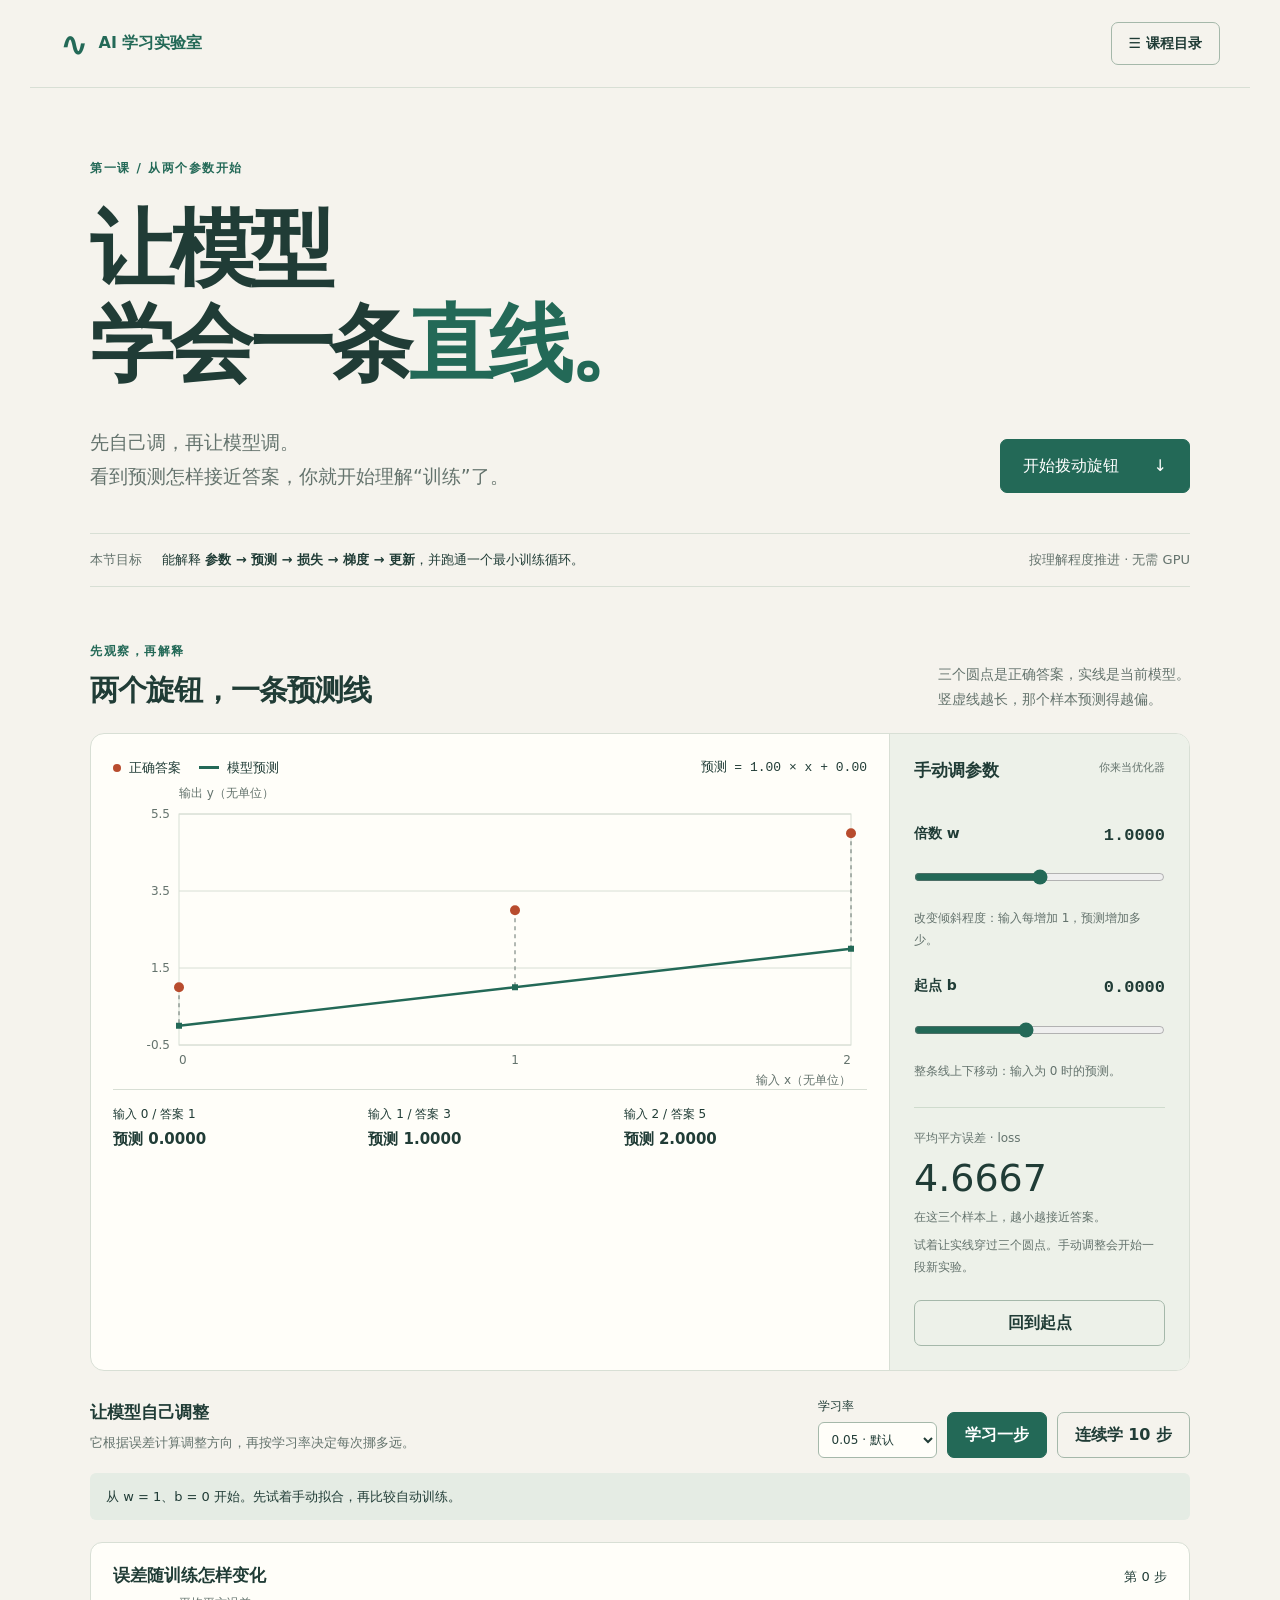
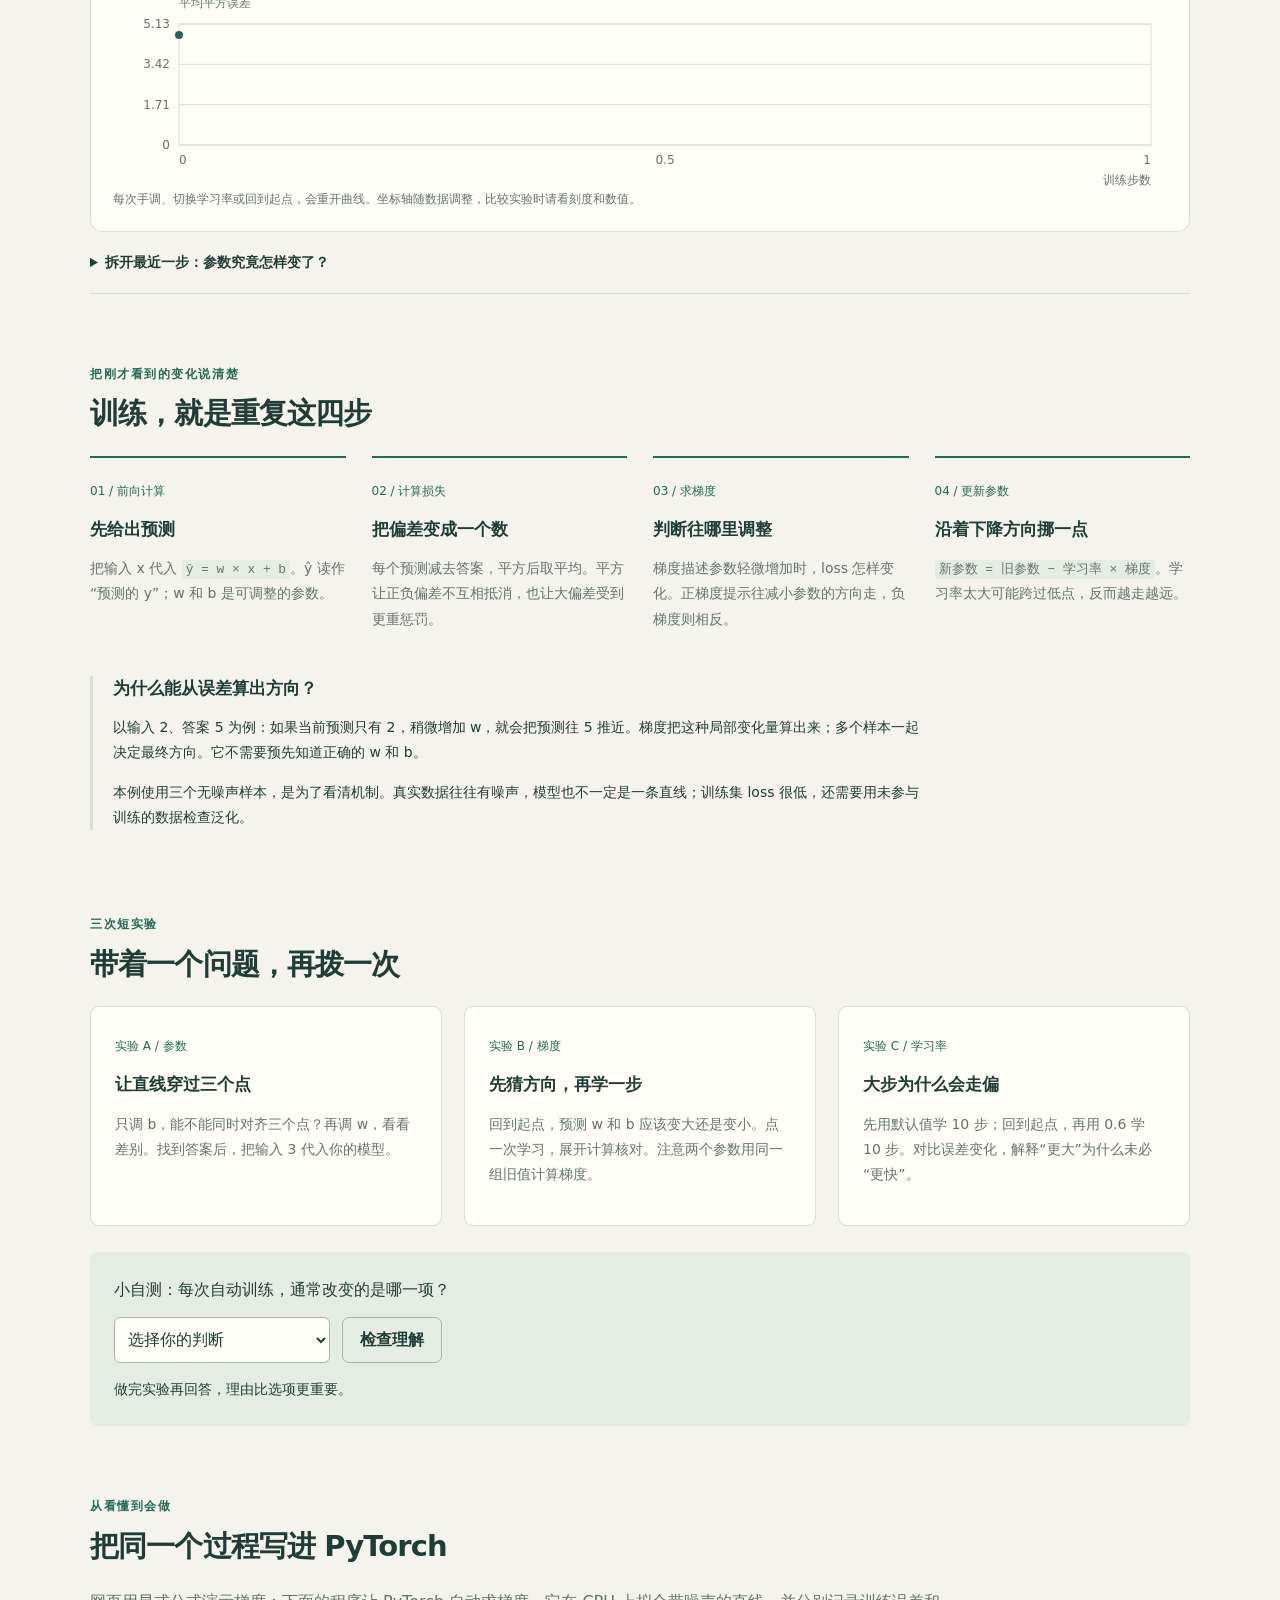
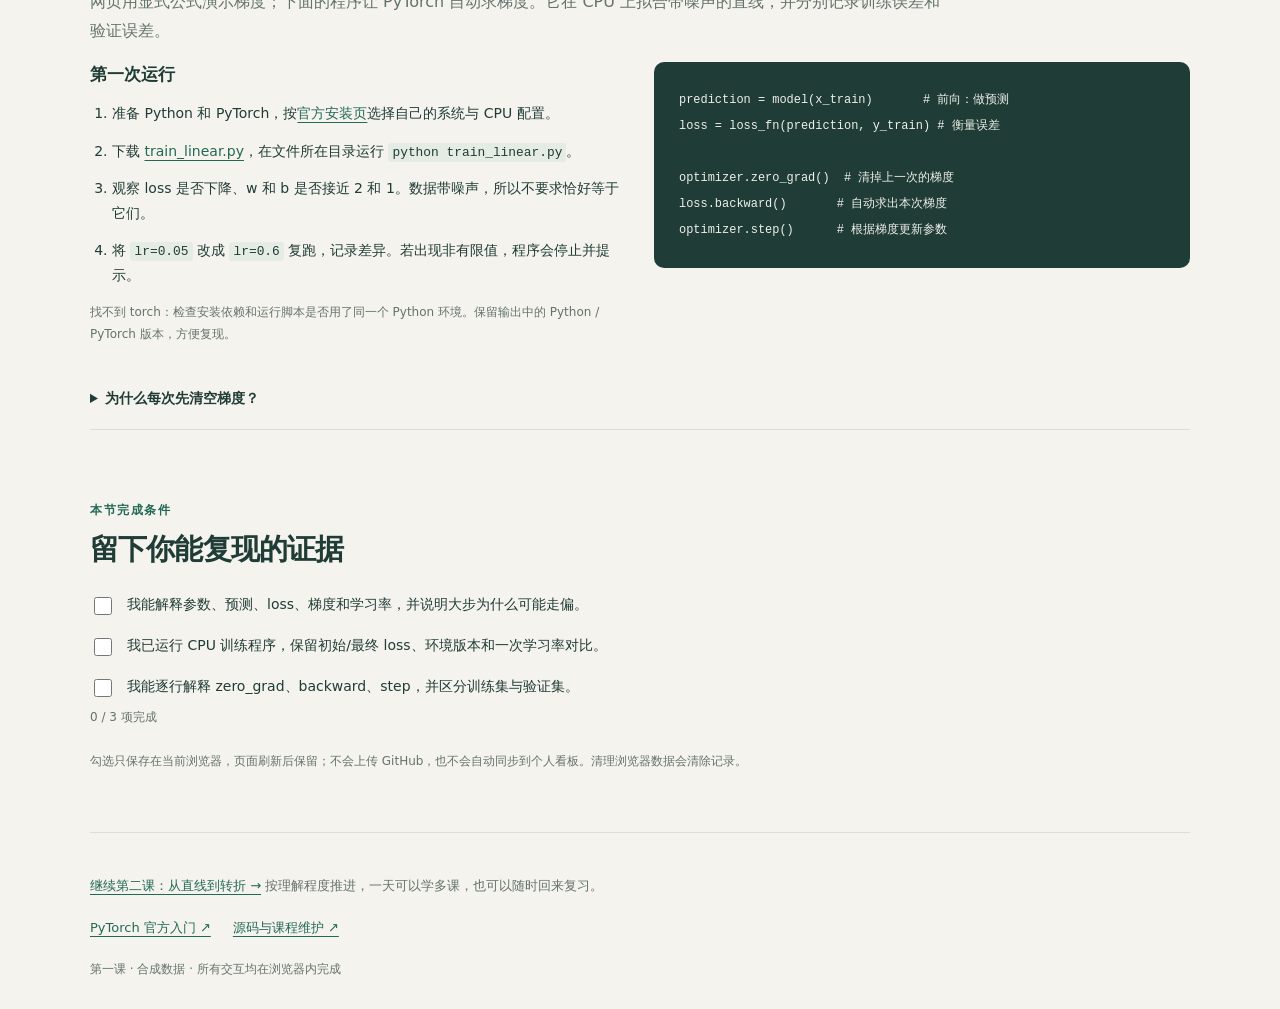
==== commit aa608ea8: "Move lesson navigation into a shared course drawer" ====
--- a/site/index.html
+++ b/site/index.html
@@ -1,9 +1,9 @@
 <!doctype html>
 <html lang="zh-CN">
-<head><meta charset="utf-8"><meta name="viewport" content="width=device-width,initial-scale=1"><meta name="description" content="从拨动两个参数开始，动手理解预测、损失、梯度和学习率。中文 AI 交互学习实验室。"><title>AI 学习实验室 · 让模型学会一条直线</title><link rel="stylesheet" href="style.css"><script src="model.js" defer></script><script src="app.js" defer></script></head>
+<head><meta charset="utf-8"><meta name="viewport" content="width=device-width,initial-scale=1"><meta name="description" content="从拨动两个参数开始，动手理解预测、损失、梯度和学习率。中文 AI 交互学习实验室。"><title>AI 学习实验室 · 让模型学会一条直线</title><link rel="stylesheet" href="style.css"><script src="model.js" defer></script><script src="app.js" defer></script><script src="course-nav.js" defer></script></head>
 <body>
 <a class="skip" href="#main">跳到课程</a>
-<header class="top"><a class="brand" href="./"><span class="brand-mark">∿</span>AI 学习实验室</a><nav aria-label="课程导航"><a href="index.html" aria-current="page">第一课 · 直线</a><a href="lesson-02.html">第二课 · 转折</a><a href="#lab">交互实验</a><a href="#understand">理解过程</a><a href="#practice">亲手运行</a><a href="https://github.com/cyrilggg/ai-learning-lab" target="_blank" rel="noopener">GitHub ↗</a></nav></header>
+<header class="top"><a class="brand" href="./"><span class="brand-mark">∿</span>AI 学习实验室</a><button class="secondary directory-trigger" data-course-directory aria-haspopup="dialog">☰ 课程目录</button></header>
 <main id="main">
 <section class="intro"><div class="eyebrow">第一课 / 从两个参数开始</div><h1>让模型<br>学会一条<span>直线。</span></h1><div class="intro-bottom"><p>先自己调，再让模型调。<br>看到预测怎样接近答案，你就开始理解“训练”了。</p><a class="primary link-button" href="#lab">开始拨动旋钮 <span>↓</span></a></div></section>
 <section class="orientation"><span>本节目标</span><p>能解释 <b>参数 → 预测 → 损失 → 梯度 → 更新</b>，并跑通一个最小训练循环。</p><span>按理解程度推进 · 无需 GPU</span></section>
--- a/site/style.css
+++ b/site/style.css
@@ -1,3 +1,4 @@
 :root{--bg:#f5f3ed;--paper:#fffef9;--ink:#203c36;--muted:#64736d;--edge:#d8dfd5;--green:#236957;--orange:#b84c2e;--soft:#e5ece4;--sans:'Segoe UI','Microsoft YaHei',system-ui,sans-serif}*{box-sizing:border-box}html{scroll-behavior:smooth;scroll-padding-top:24px}body{margin:0;background:var(--bg);color:var(--ink);font:16px/1.8 var(--sans)}a{color:var(--green);text-underline-offset:4px}button,input,select{font:inherit}button,select{cursor:pointer}button,a,input,select{touch-action:manipulation}button{border-radius:7px;padding:10px 17px;line-height:1.5;font-weight:600}button:disabled{opacity:.5;cursor:not-allowed}.primary{background:var(--green);color:white;border:1px solid var(--green)}.secondary{background:transparent;color:var(--ink);border:1px solid #a5b8aa}.primary:hover{background:#184f41}.secondary:hover{background:var(--soft)}:focus-visible{outline:3px solid var(--orange);outline-offset:4px}.skip{position:absolute;top:-80px;left:20px;z-index:10;background:var(--paper);padding:10px}.skip:focus{top:0}.top{max-width:1220px;margin:auto;display:flex;align-items:center;justify-content:space-between;padding:22px 30px;border-bottom:1px solid var(--edge);gap:18px}.brand{display:flex;align-items:center;gap:10px;text-decoration:none;font-weight:700;white-space:nowrap}.brand-mark{font-size:34px;line-height:1}.top nav{display:flex;gap:24px;flex-wrap:wrap;font-size:14px}.top nav a{text-decoration:none}main{max-width:1160px;margin:auto;padding:0 30px}.intro{padding:70px 0 40px}.eyebrow{font-size:12px;letter-spacing:.13em;text-transform:uppercase;color:var(--green);font-weight:700}h1{font-size:clamp(46px,7vw,84px);line-height:1.14;letter-spacing:-.05em;font-weight:650;margin:22px 0 32px}h1 span{color:var(--green)}.intro-bottom{display:flex;justify-content:space-between;align-items:end;gap:20px}.intro-bottom p{font-size:19px;color:var(--muted);margin:0}.link-button{padding:12px 22px;text-decoration:none;border-radius:7px;white-space:nowrap}.link-button span{margin-left:30px}.orientation{display:flex;gap:20px;align-items:center;border-top:1px solid var(--edge);border-bottom:1px solid var(--edge);padding:14px 0;font-size:13px}.orientation>span{color:var(--muted)}.orientation p{flex:1;margin:0}h2{font-size:29px;line-height:1.4;margin:8px 0 22px;letter-spacing:-.03em}h3{font-size:17px;line-height:1.5;margin:0 0 12px}.lab-section{padding-top:54px}.section-top{display:flex;justify-content:space-between;align-items:center;gap:22px}.section-top p{color:var(--muted);font-size:14px}.lab-layout{display:grid;grid-template-columns:minmax(0,1fr) 300px;border:1px solid var(--edge);border-radius:14px;overflow:hidden;background:var(--paper)}.plot-panel{padding:22px;min-width:0}.plot-header{display:flex;justify-content:space-between;gap:16px;align-items:center;flex-wrap:wrap;font-size:13px}.plot-header h3{margin:0}.legend{display:flex;gap:8px;align-items:center;flex-wrap:wrap}.dot{width:8px;height:8px;background:var(--orange);border-radius:50%;display:inline-block}.line{height:3px;width:20px;background:var(--green);display:inline-block;margin-left:10px}.mono,output{font-variant-numeric:tabular-nums;font-family:Consolas,monospace}svg{display:block;width:100%;overflow:visible}svg text{fill:var(--muted);font:12px var(--sans)}.sample-grid{display:grid;grid-template-columns:repeat(3,1fr);border-top:1px solid var(--edge);padding-top:14px;gap:12px;font-size:12px}.sample-grid b{display:block;font-size:15px;font-weight:600}.controls{background:#edf1e9;padding:24px;border-left:1px solid var(--edge)}.control-head{display:flex;justify-content:space-between;gap:10px;flex-wrap:wrap;margin-bottom:25px}.tag{font-size:11px;color:var(--muted)}.controls label{display:flex;justify-content:space-between;font-size:14px;font-weight:600}.controls output{font-size:17px}.controls input{width:100%;accent-color:var(--green);margin:12px 0 0;min-height:28px}.hint{font-size:12px;color:var(--muted);margin:7px 0 22px}.loss-readout{border-top:1px solid #cfdbcd;margin-top:25px;padding-top:20px;display:flex;flex-direction:column}.loss-readout span,.loss-readout small{font-size:12px;color:var(--muted)}.loss-readout strong{font-size:38px;font-weight:500;font-variant-numeric:tabular-nums;line-height:1.5;overflow-wrap:anywhere}.controls button{width:100%}.training-panel{display:flex;justify-content:space-between;align-items:center;gap:18px;padding:25px 0 15px}.training-panel p{font-size:13px;color:var(--muted);margin:0}.training-panel h3{margin-bottom:5px}.training-actions{display:flex;align-items:end;gap:10px;flex-wrap:wrap}.training-actions label{font-size:12px;display:flex;flex-direction:column;gap:4px}select{background:var(--paper);color:var(--ink);border:1px solid #a5b8aa;border-radius:6px;padding:9px;max-width:100%}.status{font-size:13px;padding:12px 16px;background:var(--soft);border-radius:6px;margin-bottom:22px}.history-panel{padding:20px 22px;background:var(--paper);border:1px solid var(--edge);border-radius:12px}.history-panel .hint{margin:0}.calculation{border-bottom:1px solid var(--edge);padding:18px 0;font-size:14px}.calculation summary{cursor:pointer;font-weight:600}.calculation p{overflow-wrap:anywhere}.calculation code{white-space:normal}.lesson-section{padding-top:70px}.process{display:grid;grid-template-columns:repeat(4,1fr);gap:26px}.process article{border-top:2px solid var(--green);padding-top:18px}.process article>span,.challenges article>span{font-size:12px;color:var(--green)}.process h3,.challenges h3{margin:12px 0}.process p,.challenges p{font-size:14px;color:var(--muted)}code{font-family:Consolas,monospace;font-size:.92em;background:var(--soft);padding:2px 4px;border-radius:3px;overflow-wrap:anywhere}.explanation{max-width:830px;margin:30px 0 0;padding-left:20px;border-left:3px solid var(--edge);font-size:14px}.challenges{display:grid;grid-template-columns:repeat(3,1fr);gap:22px}.challenges article{background:var(--paper);padding:24px;border:1px solid var(--edge);border-radius:9px}.quiz{margin-top:26px;padding:24px;background:var(--soft);border-radius:8px}.quiz-actions{display:flex;gap:12px;margin-top:12px;flex-wrap:wrap}.quiz p{font-size:14px;margin-bottom:0}.section-lead{max-width:850px;color:var(--muted)}.code-layout{display:grid;grid-template-columns:1fr 1fr;gap:28px}.code-layout ol{font-size:14px;padding-left:22px}.code-layout li{margin-bottom:12px}pre{margin:0;padding:25px;background:#203c36;color:#edf1e9;border-radius:10px;align-self:start;overflow-x:auto;font:13px/2 Consolas,monospace}pre code{background:none;padding:0;white-space:pre;overflow-wrap:normal}.completion{display:grid;gap:15px}.completion label{display:flex;align-items:start;gap:12px;font-size:14px}.completion input{width:18px;height:18px;accent-color:var(--green);margin-top:5px;flex:none}footer{margin-top:60px;padding:28px 0;border-top:1px solid var(--edge);font-size:13px;color:var(--muted)}footer div{display:flex;gap:22px;flex-wrap:wrap;margin:18px 0}footer small{font-size:12px}@media(max-width:900px){.lab-layout{grid-template-columns:minmax(0,1fr) 260px}.training-panel{align-items:start;flex-direction:column}.process{grid-template-columns:repeat(2,1fr)}.code-layout{grid-template-columns:1fr}.section-top{align-items:start;flex-direction:column;gap:0}}@media(max-width:650px){.top{padding:18px 20px;align-items:start;flex-direction:column}.top nav{gap:18px;font-size:12px}main{padding:0 20px}.intro{padding-top:40px}.intro-bottom{align-items:start;flex-direction:column}.intro-bottom p{font-size:16px}.orientation{align-items:start;flex-direction:column;gap:6px}.lab-layout{grid-template-columns:1fr}.plot-panel{padding:14px}.controls{border-left:0;border-top:1px solid var(--edge)}.controls .hint{margin-bottom:18px}.control-head{margin-bottom:15px}.section-top p br{display:none}.challenges,.process{grid-template-columns:1fr}.lesson-section{padding-top:46px}.history-panel{padding:15px}.training-actions{width:100%}.training-actions label{width:100%}.training-actions select{width:100%}h2{font-size:25px}.sample-grid{gap:8px}.sample-grid b{font-size:13px}.quiz{padding:18px}.quiz-actions select{width:100%}pre{font-size:11px;padding:14px}}@media(prefers-reduced-motion:reduce){html{scroll-behavior:auto}}
 
 .top nav a[aria-current=page]{font-weight:700;text-decoration:underline}.controls button+button{margin-top:12px}details summary{cursor:pointer}#clip-readout{margin-top:18px}#parts-chart{margin-bottom:12px}
+.directory-trigger{font-size:14px;white-space:nowrap}.course-drawer{position:fixed;inset:0 0 0 auto;margin:0;width:min(460px,100%);height:100dvh;max-width:100%;max-height:100dvh;border:0;border-left:1px solid var(--edge);padding:32px;background:var(--bg);color:var(--ink);overflow-y:auto;overscroll-behavior:contain;box-shadow:-12px 0 50px #203c3620}.course-drawer::backdrop{background:#182f2866}.directory-heading{display:flex;align-items:center;justify-content:space-between;gap:12px}.directory-heading h2{margin:6px 0 0}.directory-close{font-size:13px;flex:none}.directory-intro{font-size:14px;color:var(--muted);margin:22px 0 30px}.directory-group{font-size:13px;color:var(--muted);margin-bottom:12px}.directory-list{list-style:none;margin:0;padding:0;display:grid;gap:12px}.directory-list a{display:flex;flex-direction:column;gap:7px;border:1px solid var(--edge);border-radius:10px;padding:20px;background:var(--paper);text-decoration:none;color:var(--ink)}.directory-list a:hover{border-color:var(--green)}.directory-list a[aria-current=page]{border-color:var(--green);background:var(--soft)}.directory-label{font-size:12px;color:var(--green)}.directory-list strong{font-size:19px;line-height:1.5}.directory-description{font-size:13px;color:var(--muted)}body:has(.course-drawer[open]){overflow:hidden}@media(max-width:650px){.top{flex-direction:row;align-items:center;gap:8px}.brand{font-size:14px;gap:6px}.directory-trigger{font-size:12px;padding:8px 10px}.course-drawer{padding:24px 20px}}
